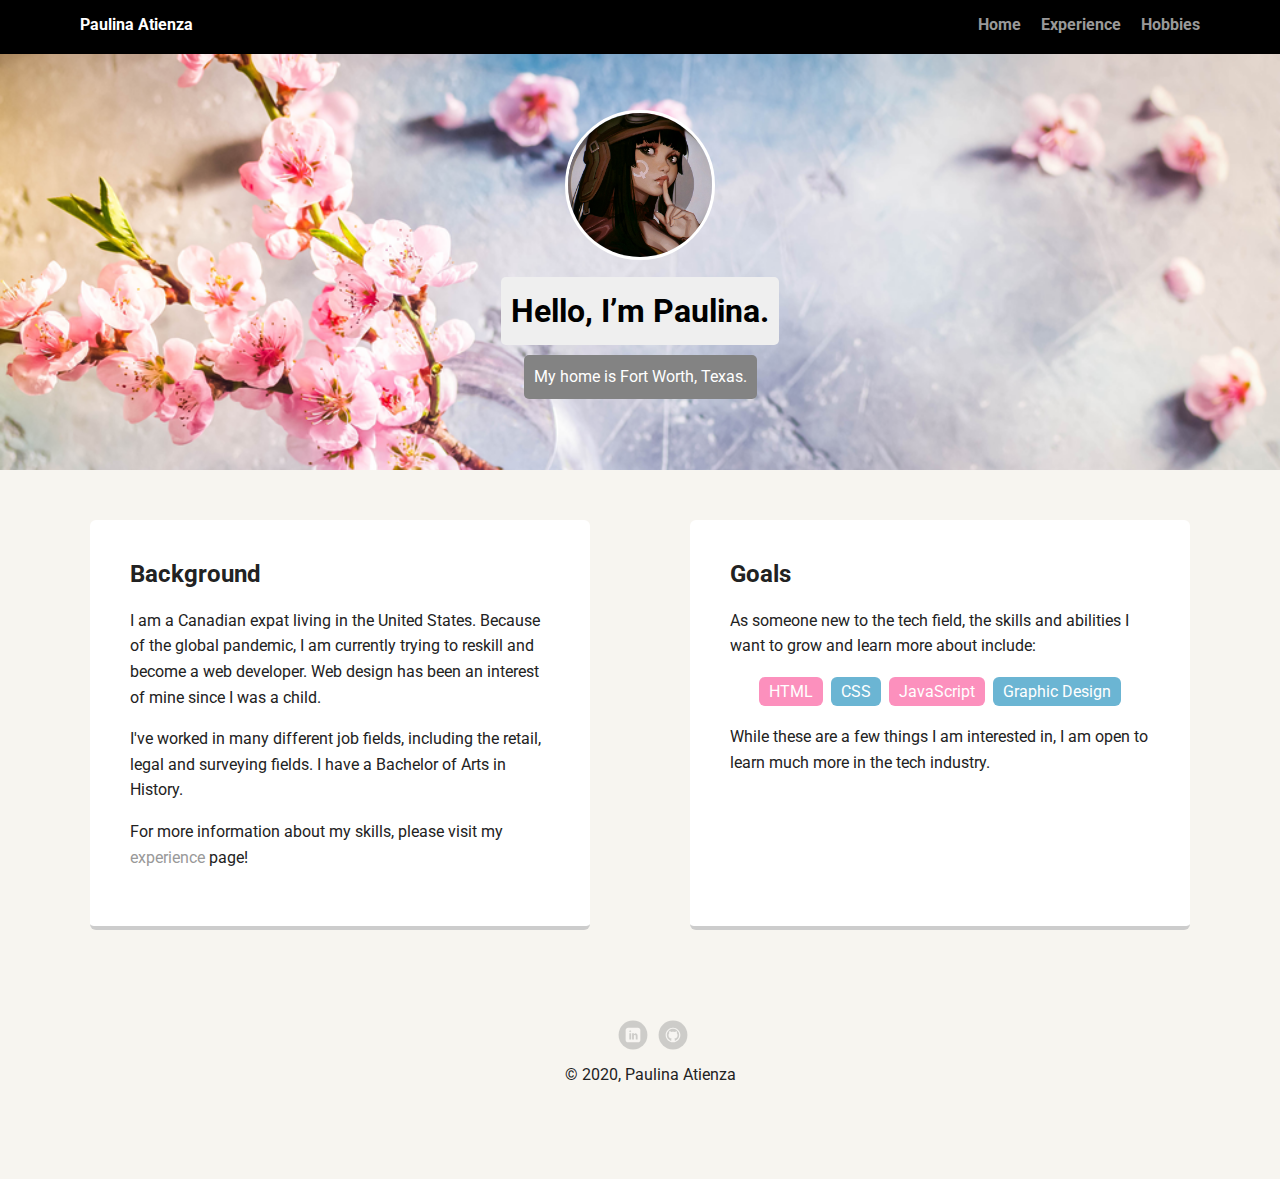
==== index.html @ 2c14f60d "Used copyright entity instead of copyright word" ====
<!doctype html>
<html lang="en">
<head>
  <meta charset="utf-8">
  <title>Paulina Atienza's Profile</title>
  <meta name="viewport" content="width=device-width, initial-scale=1.0">
  <link rel="stylesheet" href="styles.css">
  <link href="https://fonts.googleapis.com/css?family=Muli%7CRoboto:400,300,500,700,900" rel="stylesheet"></head>
  <body>

    <nav class="main-nav">
        <ul class="nav">
          <li class="name">Paulina Atienza</li>
          <li><a href="index.html">Home</a></li>
          <li><a href="pages/experience.html">Experience</a></li>
          <li><a href="pages/hobbies.html">Hobbies</a></li>
        </ul>
      </nav>

    <header>
      <img src="images/portrait.png" alt="Drawing of a girl by Ilya Kuvshinov" class="profile-image">
      <h1 class="tag name">Hello, I’m Paulina.</h1>
      <p class="tag location">My home is Fort Worth, Texas.</p>
    </header>

    <main class="flex">
      <article class="card">
        <h2>Background</h2>
        <p>I am a Canadian expat living in the United States. Because of the global pandemic, I am currently trying to reskill and become a web developer. Web design has been an interest of mine since I was a child.</p>
        <p>I've worked in many different job fields, including the retail, legal and surveying fields. I have a Bachelor of Arts in History.</p>
        <p>For more information about my skills, please visit my <a href="pages/experience.html">experience</a> page!</p>
      </article> 

      <article class="card">
        <h2>Goals</h2>
        <p>As someone new to the tech field, the skills and abilities I want to grow and learn more about include:</p>
        <ul class="skills">
          <li>HTML</li>
          <li>CSS</li>
          <li>JavaScript</li>
          <li>Graphic Design</li>
        </ul>
        <p>While these are a few things I am interested in, I am open to learn much more in the tech industry.</p>
      </article> 

    </main>
    <footer>
      <ul>
        <li><a href="https://www.linkedin.com/in/paulina-atienza-644b40135/" class="social linkedin">LinkedIn</a></li>
        <li><a href="https://github.com/PaulinaAtienza" class="social github">Github</a></li>
      </ul>
      <p class="copyright">&copy; 2020, Paulina Atienza</p>
    </footer>
  </body>
  </html>
---- styles.css ----
/* Global Layout Set-up */
* { 
  box-sizing: border-box;
}
  
body {
  margin: 0;
  padding: 0;
  text-align: center;
  font-family: 'Roboto', sans-serif;
  color: #222;
  background: #f7f5f0;
}
/* Link Styles */

a {
  text-decoration: none;
  color: #999;
}
a:hover {
  color: #ff48ad;
}

/* Section Styles */

.main-nav {
  width: 100%;
  background: black;
  min-height: 30px;
  padding: 10px;
  position: fixed;
  text-align: center;
}
.nav {
  display: flex;
  justify-content: space-around;
  font-weight: 700;
  list-style-type: none;
  margin: 0 auto;
  padding: 0;
}

.nav .name {
    display: block;
    margin-right: auto;
    color: white;
}
.nav li {
  padding: 5px 10px 10px 10px;
}
.nav a {
  transition: all .5s;
}
.nav a:hover {
  color: white
}

header {
  text-align: center;
  background: url('images/cherryblossoms.png') no-repeat top center ;
  background-size: cover;
  overflow: hidden;
  padding-top: 60px;
}
header {
  line-height: 1.5;
}
header .profile-image {
  margin-top: 50px;
  width: 150px;
  height: 150px;
  border-radius: 50%;
  border: 3px solid white;
  transition: all .5s;
}
header .profile-image:hover {
  transform: scale(1.2) rotate(5deg);
}
.tag {
  background-color: #efefef;
  color: black;
  padding: 10px;
  border-radius: 5px;
  display: table;
  margin: 10px auto;
} 
.location {
  background-color: #838383;
  color: white;
}
.card {
  margin: 30px;
  padding: 20px 40px 40px;
  max-width: 500px;
  text-align: left;
  background: #fff;
  border-bottom: 4px solid #ccc;
  border-radius: 6px;
  transition: all .5s;
}
.card:hover {
  border-color: #3b3b3b;
}

ul.skills {
  padding: 0;
  text-align: center;
}

.skills li {
  border-radius: 6px;
  display: inline-block;
  background: #6bb5d3;
  color: white;
  padding: 5px 10px;
  margin: 2px;
}

.skills li:nth-child(odd) {
  background: #fc90bd;
}

footer {
  width: 100%;
  min-height: 30px;
  padding: 20px 0 40px 20px;
}

footer .copyright {
  top: -8px;
  font-size: .75em;
}

footer ul {
  list-style-type: none;
  margin: 0;
  padding: 0;
}

footer ul li {
  display: inline-block;
}

a.social {
  display: inline-block;
  text-indent: -9999px;
  margin-left: 5px;
  width: 30px;
  height: 30px;
  background-size: 30px 30px;
  opacity: .4;
  transition: all .5s;
}
a.twitter {
  background-image: url(images/twitter.svg);
}
a.linkedin {
  background-image: url(images/linkedin.svg);
}
a.github {
  background-image: url(images/github.svg);
}
a.social:hover {
  opacity: 1;
}
.clearfix {
  clear: both;
}

/* Styles for larger screens */
@media screen and (min-width: 720px) {
  
  .flex {
      display: -ms-flexbox;      /* TWEENER - IE 10 */
      display: flex; 
      max-width: 1200px;
      -ms-flex-pack: distribute;
      justify-content: space-around;
      margin: 0 auto;
  }

  header {
    min-height: 470px;
  }

  .nav {
    max-width: 1200px;
    padding: 0 30px;
  }


  main {
    padding-top: 20px;
  }

  main p {
    line-height: 1.6em;
  }

  footer {
    font-size: 1.3em;
    max-width: 1200px;
    margin: 40px auto;
  }

}
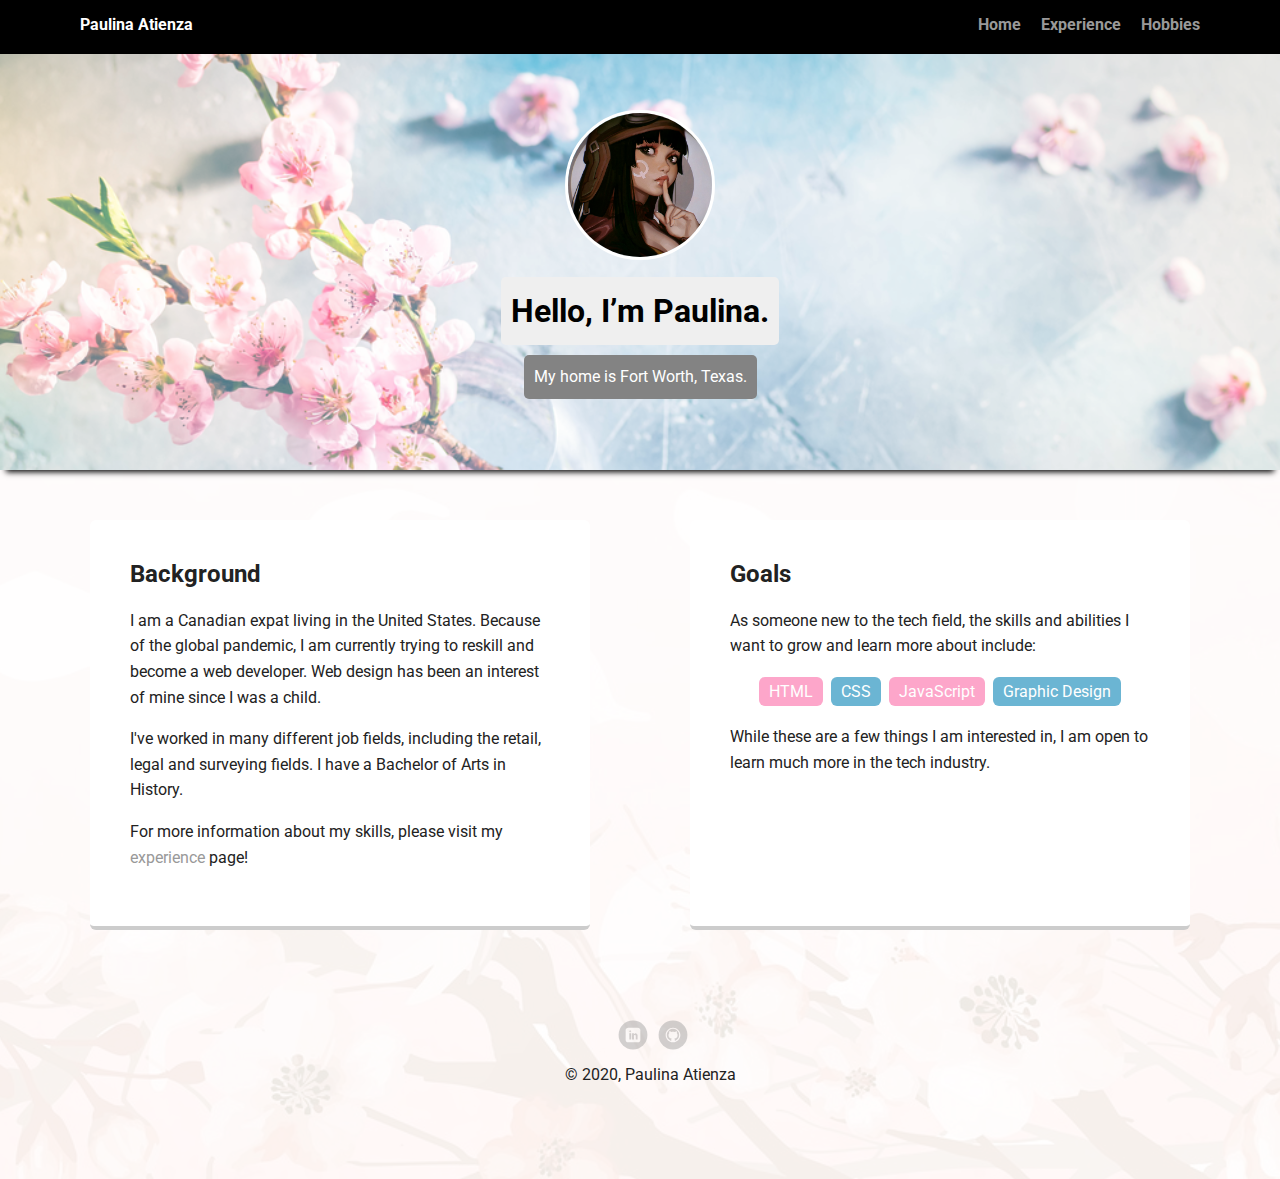
==== commit 612e7856: "Removed folder and updated links in navigation" ====
--- a/index.html
+++ b/index.html
@@ -12,8 +12,8 @@
         <ul class="nav">
           <li class="name">Paulina Atienza</li>
           <li><a href="index.html">Home</a></li>
-          <li><a href="pages/experience.html">Experience</a></li>
-          <li><a href="pages/hobbies.html">Hobbies</a></li>
+          <li><a href="experience.html">Experience</a></li>
+          <li><a href="hobbies.html">Hobbies</a></li>
         </ul>
       </nav>
 
@@ -28,7 +28,7 @@
         <h2>Background</h2>
         <p>I am a Canadian expat living in the United States. Because of the global pandemic, I am currently trying to reskill and become a web developer. Web design has been an interest of mine since I was a child.</p>
         <p>I've worked in many different job fields, including the retail, legal and surveying fields. I have a Bachelor of Arts in History.</p>
-        <p>For more information about my skills, please visit my <a href="pages/experience.html">experience</a> page!</p>
+        <p>For more information about my skills, please visit my <a href="experience.html">experience</a> page!</p>
       </article> 
 
       <article class="card">
--- a/styles.css
+++ b/styles.css
@@ -9,7 +9,10 @@
   text-align: center;
   font-family: 'Roboto', sans-serif;
   color: #222;
-  background: #f7f5f0;
+  background: url('images/pattern.jpg') no-repeat bottom center;
+  background-size: cover;
+  background-color: rgb(247, 245, 240, 0.95);
+  background-blend-mode: screen;
 }
 /* Link Styles */
 
@@ -18,7 +21,7 @@
   color: #999;
 }
 a:hover {
-  color: #ff48ad;
+  color: #fda6ca;
 }
 
 /* Section Styles */
@@ -57,10 +60,13 @@
 
 header {
   text-align: center;
-  background: url('images/cherryblossoms.png') no-repeat top center ;
+  background: url('images/cherryblossoms.png') no-repeat top center;
   background-size: cover;
+  background-color: rgb(78, 185, 207, 0.6);
+  background-blend-mode: screen;
   overflow: hidden;
   padding-top: 60px;
+  box-shadow: 0 8px 6px -6px black;
 }
 header {
   line-height: 1.5;
@@ -74,7 +80,7 @@
   transition: all .5s;
 }
 header .profile-image:hover {
-  transform: scale(1.2) rotate(5deg);
+  transform: scale(1.5) rotate(360deg) skew(-20deg);
 }
 .tag {
   background-color: #efefef;
@@ -117,7 +123,7 @@
 }
 
 .skills li:nth-child(odd) {
-  background: #fc90bd;
+  background: #fda6ca;
 }
 
 footer {
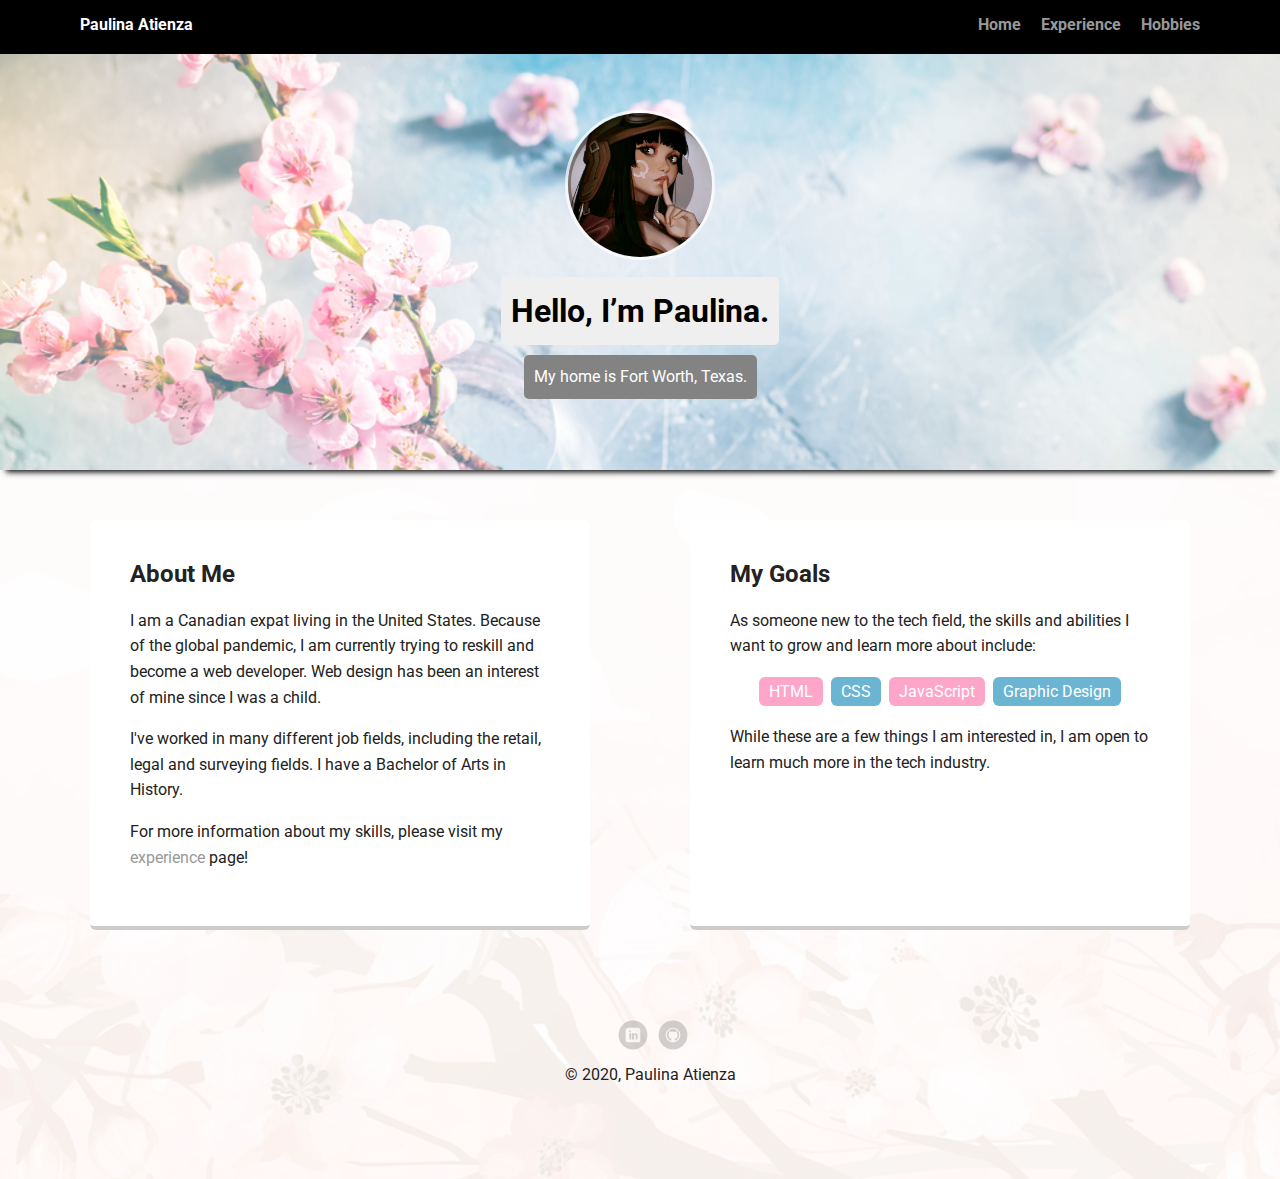
==== commit 2b9702d2: "Updated headers" ====
--- a/index.html
+++ b/index.html
@@ -25,14 +25,14 @@
 
     <main class="flex">
       <article class="card">
-        <h2>Background</h2>
+        <h2>About Me</h2>
         <p>I am a Canadian expat living in the United States. Because of the global pandemic, I am currently trying to reskill and become a web developer. Web design has been an interest of mine since I was a child.</p>
         <p>I've worked in many different job fields, including the retail, legal and surveying fields. I have a Bachelor of Arts in History.</p>
         <p>For more information about my skills, please visit my <a href="experience.html">experience</a> page!</p>
       </article> 
 
       <article class="card">
-        <h2>Goals</h2>
+        <h2>My Goals</h2>
         <p>As someone new to the tech field, the skills and abilities I want to grow and learn more about include:</p>
         <ul class="skills">
           <li>HTML</li>
--- a/styles.css
+++ b/styles.css
@@ -76,7 +76,7 @@
   width: 150px;
   height: 150px;
   border-radius: 50%;
-  border: 3px solid white;
+  border: 3px solid rgb(255, 255, 255, 0.7);
   transition: all .5s;
 }
 header .profile-image:hover {
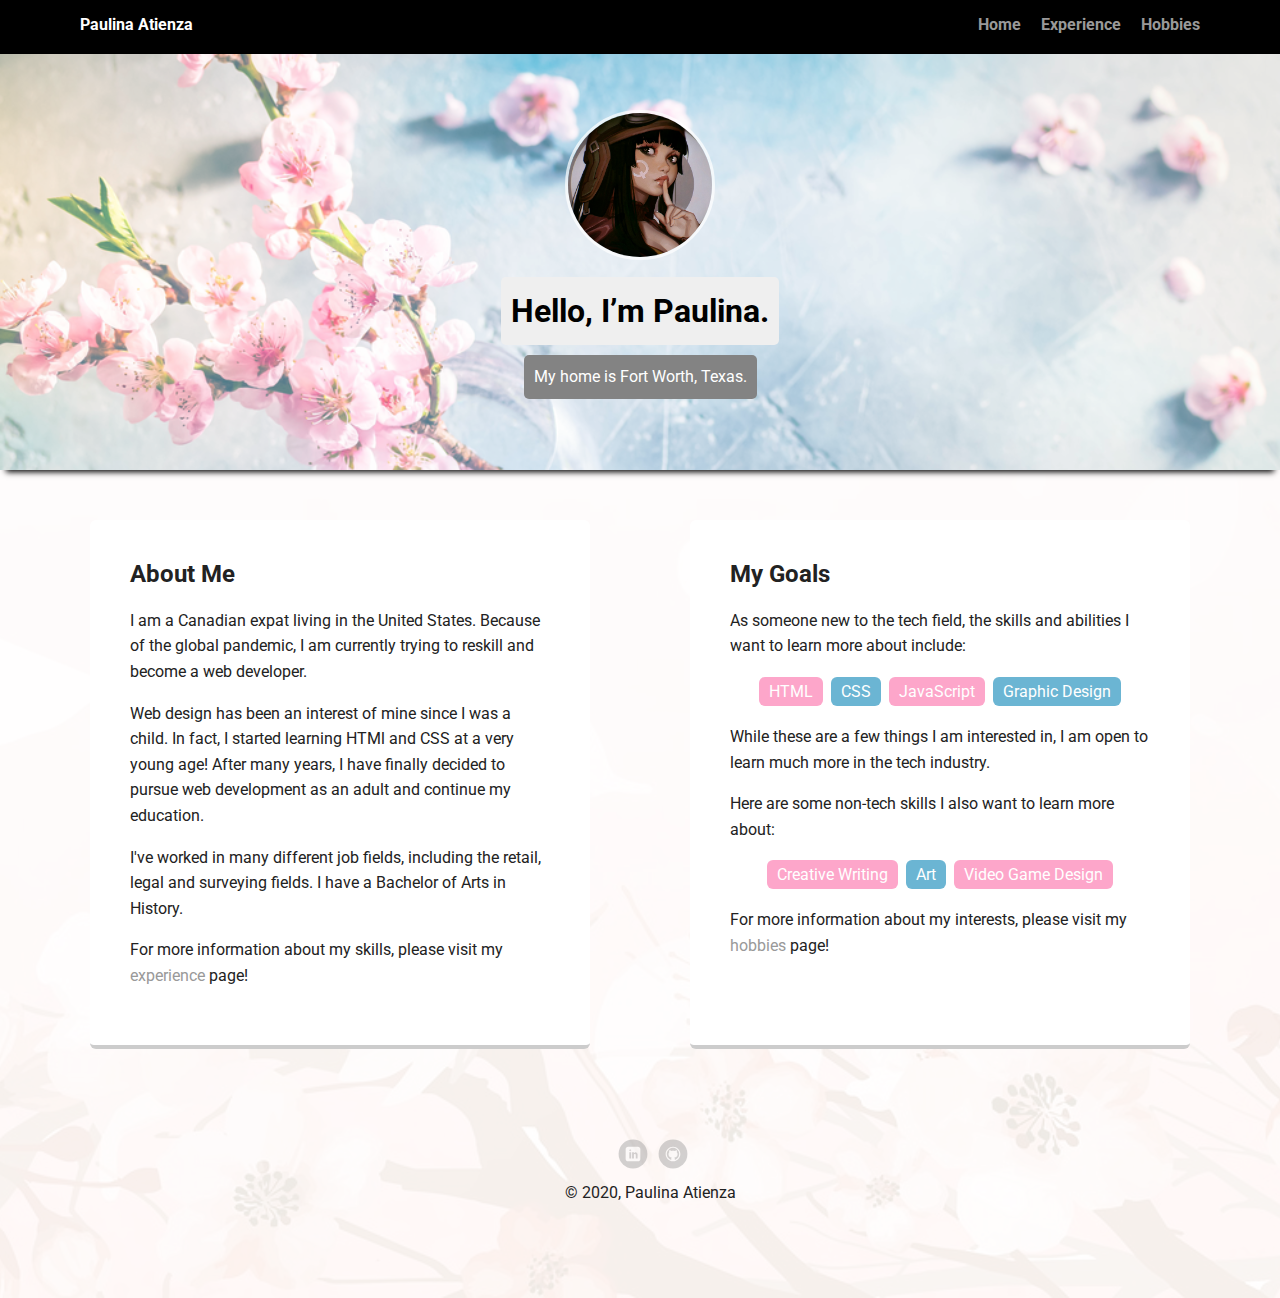
==== commit 057ed894: "Updated articles to include more information" ====
--- a/index.html
+++ b/index.html
@@ -26,14 +26,15 @@
     <main class="flex">
       <article class="card">
         <h2>About Me</h2>
-        <p>I am a Canadian expat living in the United States. Because of the global pandemic, I am currently trying to reskill and become a web developer. Web design has been an interest of mine since I was a child.</p>
+        <p>I am a Canadian expat living in the United States. Because of the global pandemic, I am currently trying to reskill and become a web developer.</p>
+        <p>Web design has been an interest of mine since I was a child. In fact, I started learning HTMl and CSS at a very young age! After many years, I have finally decided to pursue web development as an adult and continue my education.</p>
         <p>I've worked in many different job fields, including the retail, legal and surveying fields. I have a Bachelor of Arts in History.</p>
         <p>For more information about my skills, please visit my <a href="experience.html">experience</a> page!</p>
       </article> 
 
       <article class="card">
         <h2>My Goals</h2>
-        <p>As someone new to the tech field, the skills and abilities I want to grow and learn more about include:</p>
+        <p>As someone new to the tech field, the skills and abilities I want to learn more about include:</p>
         <ul class="skills">
           <li>HTML</li>
           <li>CSS</li>
@@ -41,6 +42,13 @@
           <li>Graphic Design</li>
         </ul>
         <p>While these are a few things I am interested in, I am open to learn much more in the tech industry.</p>
+        <p>Here are some non-tech skills I also want to learn more about:</p>
+        <ul class="skills">
+          <li>Creative Writing</li>
+          <li>Art</li>
+          <li>Video Game Design</li>
+        </ul>
+        <p>For more information about my interests, please visit my <a href="hobbies.html">hobbies</a> page!</p>
       </article> 
 
     </main>
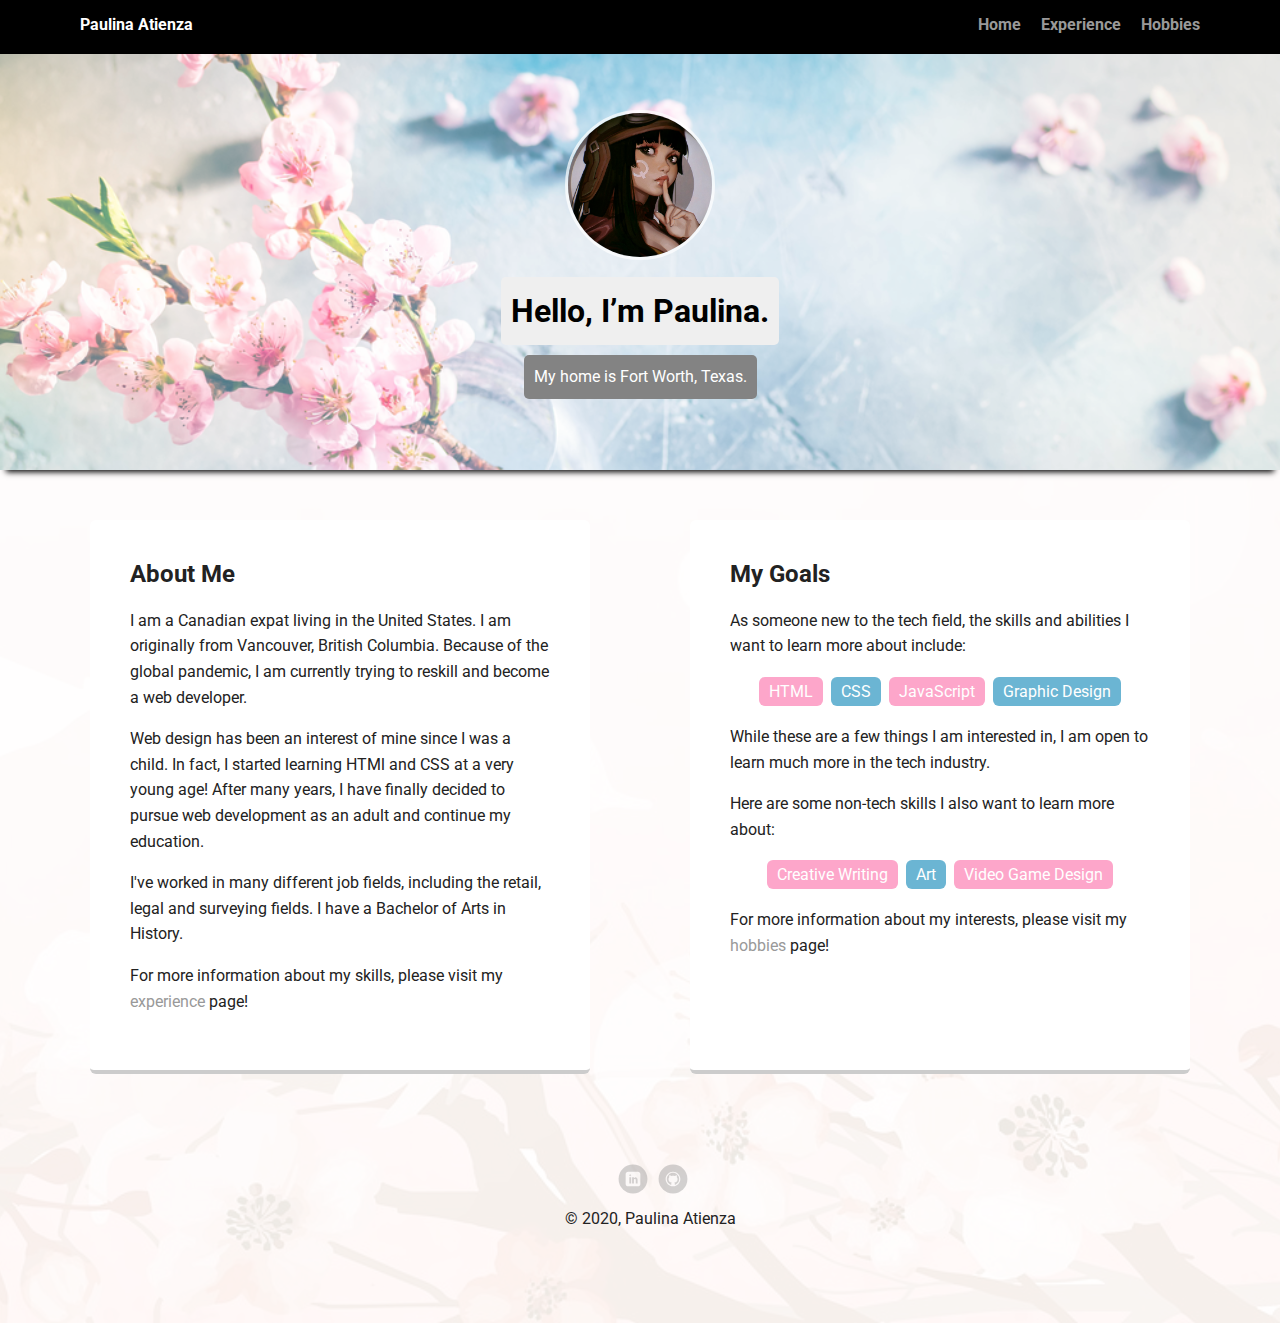
==== commit 6f5c4ce9: "Updated header styles and personal information" ====
--- a/index.html
+++ b/index.html
@@ -26,7 +26,7 @@
     <main class="flex">
       <article class="card">
         <h2>About Me</h2>
-        <p>I am a Canadian expat living in the United States. Because of the global pandemic, I am currently trying to reskill and become a web developer.</p>
+        <p>I am a Canadian expat living in the United States. I am originally from Vancouver, British Columbia. Because of the global pandemic, I am currently trying to reskill and become a web developer.</p>
         <p>Web design has been an interest of mine since I was a child. In fact, I started learning HTMl and CSS at a very young age! After many years, I have finally decided to pursue web development as an adult and continue my education.</p>
         <p>I've worked in many different job fields, including the retail, legal and surveying fields. I have a Bachelor of Arts in History.</p>
         <p>For more information about my skills, please visit my <a href="experience.html">experience</a> page!</p>
--- a/styles.css
+++ b/styles.css
@@ -173,6 +173,38 @@
   clear: both;
 }
 
+/* Experience Header Style */
+
+.experience {
+  text-align: center;
+  background: url('images/portland.jpg') no-repeat top center;
+  background-size: cover;
+  background-color: rgb(78, 185, 207, 0.6);
+  background-blend-mode: screen;
+  overflow: hidden;
+  padding-top: 60px;
+  box-shadow: 0 8px 6px -6px black;
+}
+.experience {
+  line-height: 1.5;
+}
+
+/* Hobbies Header Style */
+
+.hobbies {
+  text-align: center;
+  background: url('images/portland.jpg') no-repeat top center;
+  background-size: cover;
+  background-color: rgb(78, 185, 207, 0.6);
+  background-blend-mode: screen;
+  overflow: hidden;
+  padding-top: 60px;
+  box-shadow: 0 8px 6px -6px black;
+}
+.experience {
+  line-height: 1.5;
+}
+
 /* Styles for larger screens */
 @media screen and (min-width: 720px) {
   
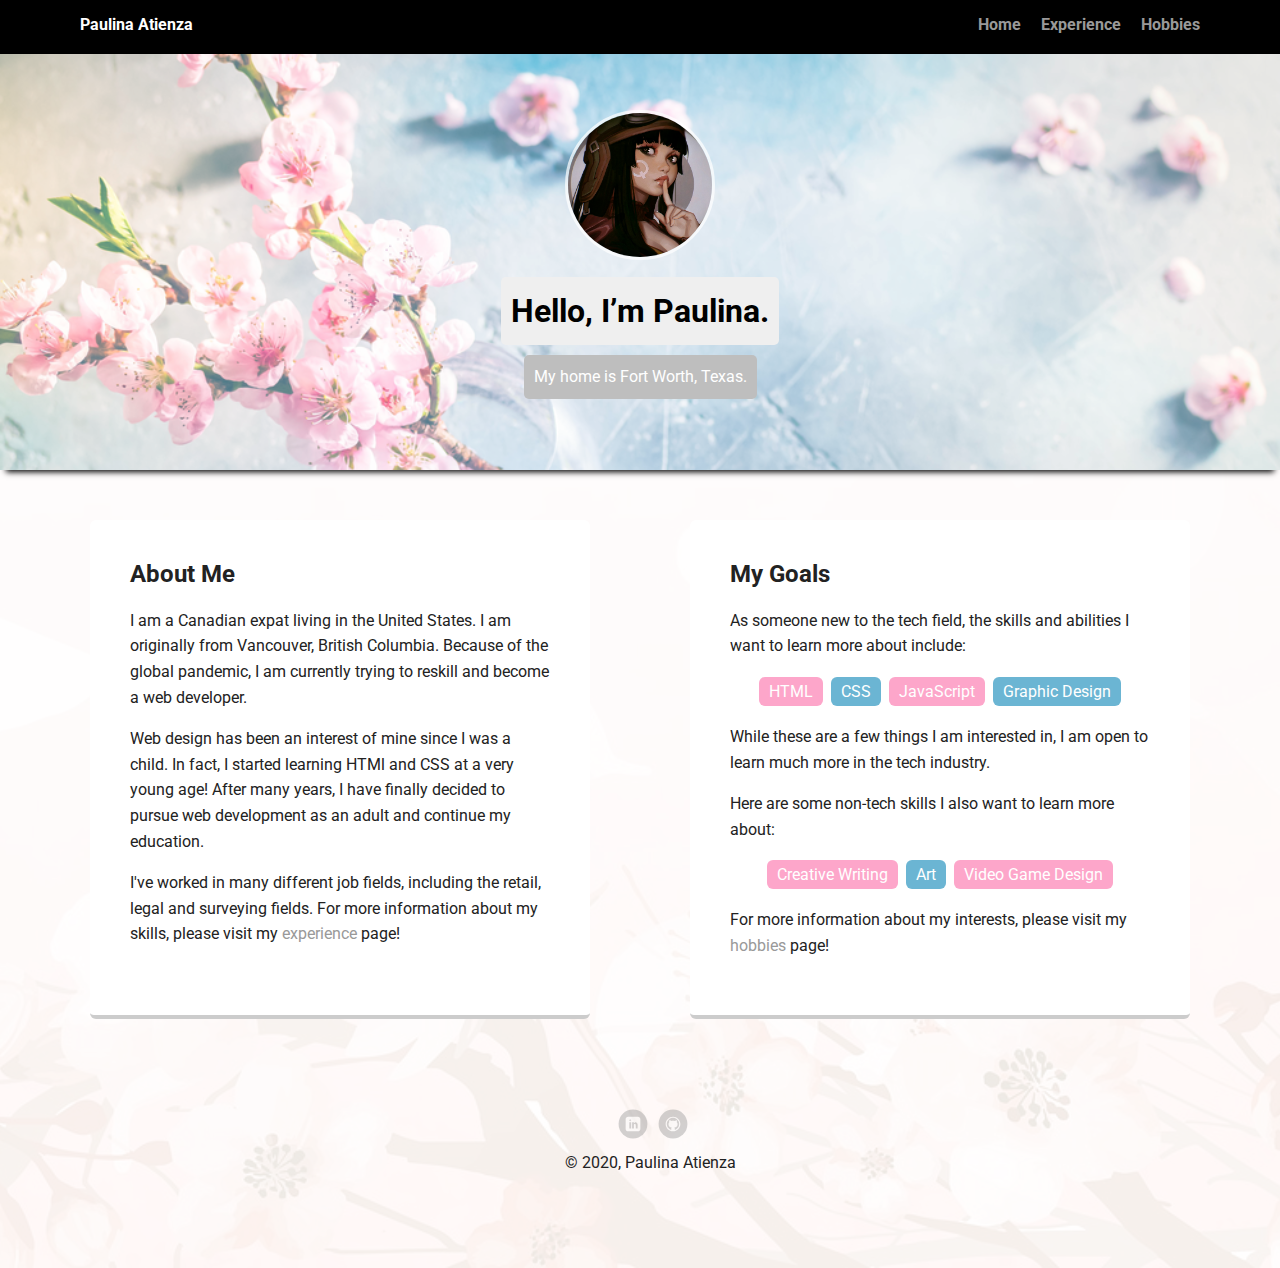
==== commit c2602cfb: "Added more text to my pages for personalization" ====
--- a/index.html
+++ b/index.html
@@ -18,7 +18,7 @@
       </nav>
 
     <header>
-      <img src="images/portrait.png" alt="Drawing of a girl by Ilya Kuvshinov" class="profile-image">
+      <img src="images/portrait1.png" alt="Drawing of a girl by Ilya Kuvshinov" class="profile-image">
       <h1 class="tag name">Hello, I’m Paulina.</h1>
       <p class="tag location">My home is Fort Worth, Texas.</p>
     </header>
@@ -28,8 +28,7 @@
         <h2>About Me</h2>
         <p>I am a Canadian expat living in the United States. I am originally from Vancouver, British Columbia. Because of the global pandemic, I am currently trying to reskill and become a web developer.</p>
         <p>Web design has been an interest of mine since I was a child. In fact, I started learning HTMl and CSS at a very young age! After many years, I have finally decided to pursue web development as an adult and continue my education.</p>
-        <p>I've worked in many different job fields, including the retail, legal and surveying fields. I have a Bachelor of Arts in History.</p>
-        <p>For more information about my skills, please visit my <a href="experience.html">experience</a> page!</p>
+        <p>I've worked in many different job fields, including the retail, legal and surveying fields. For more information about my skills, please visit my <a href="experience.html">experience</a> page!</p>
       </article> 
 
       <article class="card">
--- a/styles.css
+++ b/styles.css
@@ -91,7 +91,7 @@
   margin: 10px auto;
 } 
 .location {
-  background-color: #838383;
+  background-color: #bebebe;
   color: white;
 }
 .card {
@@ -177,9 +177,9 @@
 
 .experience {
   text-align: center;
-  background: url('images/portland.jpg') no-repeat top center;
-  background-size: cover;
-  background-color: rgb(78, 185, 207, 0.6);
+  background: url('images/book.png') no-repeat bottom center;
+  background-size: cover;
+  background-color: rgba(207, 78, 132, 0.4);
   background-blend-mode: screen;
   overflow: hidden;
   padding-top: 60px;
@@ -193,9 +193,9 @@
 
 .hobbies {
   text-align: center;
-  background: url('images/portland.jpg') no-repeat top center;
-  background-size: cover;
-  background-color: rgb(78, 185, 207, 0.6);
+  background: url('images/vendingmachine.png') no-repeat center center;
+  background-size: cover;
+  background-color: rgb(78, 185, 207, 0.4);
   background-blend-mode: screen;
   overflow: hidden;
   padding-top: 60px;
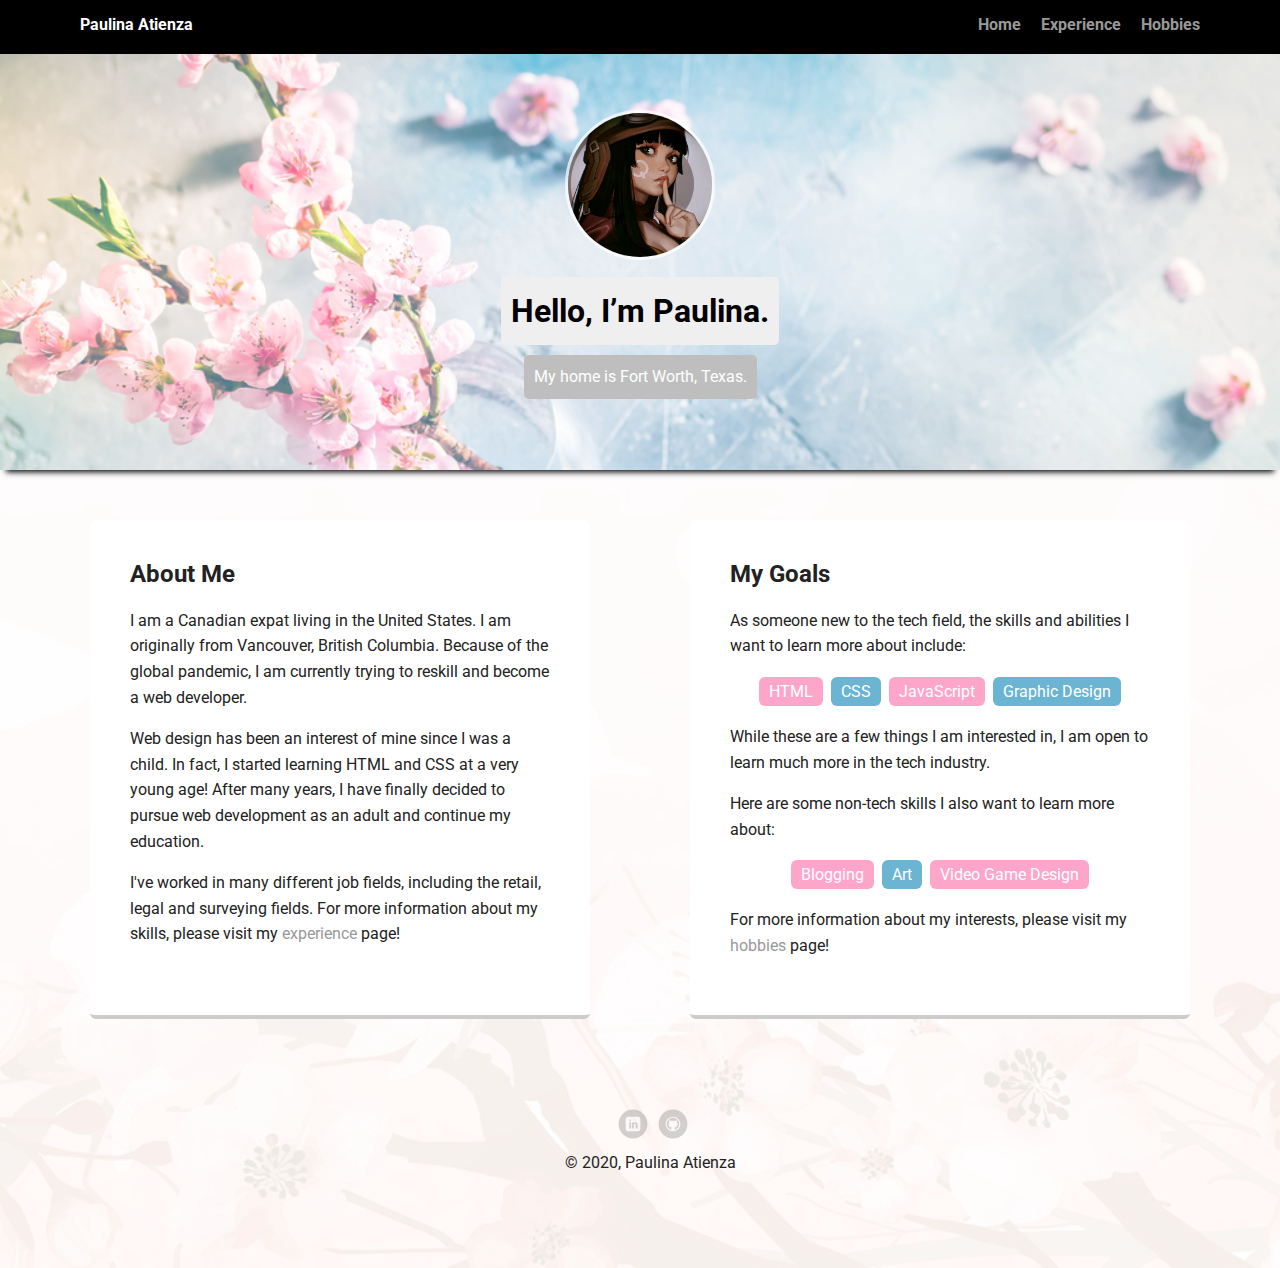
==== commit 88ea845b: "Fixed a spelling error" ====
--- a/index.html
+++ b/index.html
@@ -27,7 +27,7 @@
       <article class="card">
         <h2>About Me</h2>
         <p>I am a Canadian expat living in the United States. I am originally from Vancouver, British Columbia. Because of the global pandemic, I am currently trying to reskill and become a web developer.</p>
-        <p>Web design has been an interest of mine since I was a child. In fact, I started learning HTMl and CSS at a very young age! After many years, I have finally decided to pursue web development as an adult and continue my education.</p>
+        <p>Web design has been an interest of mine since I was a child. In fact, I started learning HTML and CSS at a very young age! After many years, I have finally decided to pursue web development as an adult and continue my education.</p>
         <p>I've worked in many different job fields, including the retail, legal and surveying fields. For more information about my skills, please visit my <a href="experience.html">experience</a> page!</p>
       </article> 
 
@@ -43,7 +43,7 @@
         <p>While these are a few things I am interested in, I am open to learn much more in the tech industry.</p>
         <p>Here are some non-tech skills I also want to learn more about:</p>
         <ul class="skills">
-          <li>Creative Writing</li>
+          <li>Blogging</li>
           <li>Art</li>
           <li>Video Game Design</li>
         </ul>
